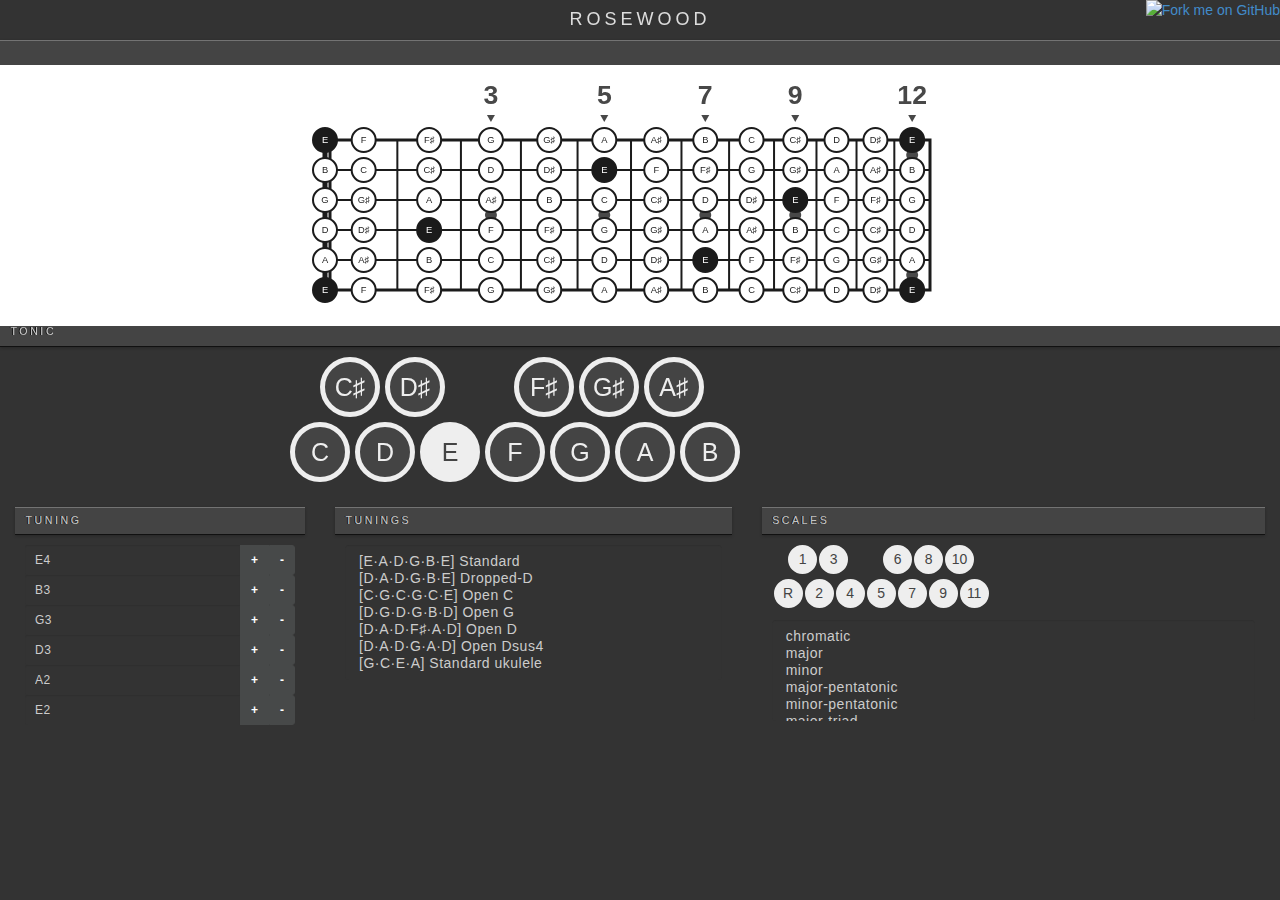
==== index.html @ ded9cdfe "Back to horizontal layout." ====
<!DOCTYPE html>
<html>
  <head>
    <title>Rosewood</title>
    <meta charset='utf-8'>

    <script type="text/javascript" src="//use.typekit.net/fmp2wbs.js"></script>
    <script type="text/javascript">try{Typekit.load();}catch(e){}</script>

    <link rel="stylesheet" type="text/css" href="./app/components/bootstrap/dist/css/bootstrap.min.css">
    <link rel="stylesheet" type="text/css" href="./stylesheets/screen.css">
  </head>
  <body>
    <a href="https://github.com/razh/rosewood-js"><img style="position: absolute; top: 0; right: 0; border: 0; z-index: 1000;" src="https://s3.amazonaws.com/github/ribbons/forkme_right_red_aa0000.png" alt="Fork me on GitHub"></a>

    <header>
      <h4>ROSEWOOD</h4>
    </header>

    <div class="content">
      <div class="container">
        <canvas id="fretboard-view" height="256px"></canvas>
      </div>
    </div>


    <div class="row controls">
      <div class="tonic">
        <h5 class="view-label">TONIC</h5>
        <div class="container">
          <div class="tonic-view control" id="tonic-view"></div>
        </div>
      </div>
    </div>

    <div class="row controls">
      <div class="tuning col-lg-3">
        <h5 class="view-label">TUNING</h5>
        <div class="tuning-view control" id="tuning-view"></div>
      </div>

      <div class="tunings col-lg-4">
        <h5 class="view-label">TUNINGS</h5>
        <div class="tunings-view control" id="tunings-view"></div>
      </div>

      <div class="scales col-lg-5">
        <h5 class="view-label">SCALES</h5>
        <div class="scale-view control" id="scale-view"></div>
        <div class="scales-view control" id="scales-view"></div>
      </div>
    </div>

<!--     <div class="row">
      <footer></footer>
    </div>
 -->

    <script data-main="app/main" src="app/components/requirejs/require.js"></script>
  </body>
</html>
---- stylesheets/screen.css ----
/* Welcome to Compass.
 * In this file you should write your main styles. (or centralize your imports)
 * Import this file using the following HTML or equivalent:
 * <link href="/stylesheets/screen.css" media="screen, projection" rel="stylesheet" type="text/css" /> */
/* line 28, ../sass/screen.scss */
body {
  height: 100%;
  background-color: #333;
  font-family: "proxima-nova", "Helvetica Neue", Helvetica, Arial, sans-serif;
}

/* Change bootstrap defaults. */
/* line 35, ../sass/screen.scss */
.container {
  width: 720px;
}

/* line 39, ../sass/screen.scss */
h1, h2, h3, h4, h5, h6 {
  margin-top: 0;
  margin-bottom: 0;
}

/* line 44, ../sass/screen.scss */
.row {
  margin-left: 0;
  margin-right: 0;
}

/* line 49, ../sass/screen.scss */
header {
  width: 100%;
  height: 40px;
  color: #ddd;
  padding: 10px;
  background-color: #333;
  letter-spacing: 4px;
  text-align: center;
  -webkit-box-shadow: 0 1px 5px rgba(0, 0, 0, 0.5);
  -moz-box-shadow: 0 1px 5px rgba(0, 0, 0, 0.5);
  box-shadow: 0 1px 5px rgba(0, 0, 0, 0.5);
}
/* line 60, ../sass/screen.scss */
header h1, header h2, header h3, header h4, header h5, header h6 {
  font-weight: 100;
}

/* Taken from Bootstrap example site. */
/* line 66, ../sass/screen.scss */
footer {
  padding: 30px 0;
  background-color: #222;
  height: 50px;
}
/* line 72, ../sass/screen.scss */
footer .credits {
  margin-left: 40px;
}

/* line 79, ../sass/screen.scss */
input,
select,
.form-control {
  background-color: #333;
  color: #CCC;
  border: none;
  letter-spacing: 0.5px;
}
/* line 85, ../sass/screen.scss */
input:focus,
select:focus,
.form-control:focus {
  outline: none;
  -webkit-box-shadow: none;
  -moz-box-shadow: none;
  box-shadow: none;
}

/* line 95, ../sass/screen.scss */
.content {
  min-height: 256px;
  height: auto !important;
  height: 100%;
  width: 100%;
  /* Negative indent footer by it's height */
  margin: 0;
  padding: 0;
  float: left;
  background-color: white;
}
@media screen and (min-width: 768px) {
  /* line 95, ../sass/screen.scss */
  .content {
    margin-top: 25px;
  }
}

/* Custom CSS. */
/* line 112, ../sass/screen.scss */
.view-label {
  color: rgba(255, 255, 255, 0.75);
  padding: 8px;
  padding-left: 1em;
  font-size: 0.75em;
  letter-spacing: 0.25em;
  text-shadow: -1px 0 #111;
  border-bottom: 1px solid #111;
  background-color: #444;
  -webkit-box-shadow: inset 0 1px 0 rgba(255, 255, 255, 0.25), 0 1px 3px rgba(0, 0, 0, 0.25);
  -moz-box-shadow: inset 0 1px 0 rgba(255, 255, 255, 0.25), 0 1px 3px rgba(0, 0, 0, 0.25);
  box-shadow: inset 0 1px 0 rgba(255, 255, 255, 0.25), 0 1px 3px rgba(0, 0, 0, 0.25);
}

/* line 125, ../sass/screen.scss */
.control {
  padding: 10px;
}

/* line 130, ../sass/screen.scss */
.tuning .note-view {
  margin: 0;
}
/* line 134, ../sass/screen.scss */
.tuning .note-button {
  font-weight: bolder;
}

/* Piano style views */
/* line 141, ../sass/screen.scss */
.scale-view,
.tonic-view {
  -webkit-user-select: none;
  -moz-user-select: none;
  user-select: none;
  min-height: 75px;
}

/* line 152, ../sass/screen.scss */
.first-group,
.second-group {
  display: inline-block;
}

/* line 157, ../sass/screen.scss */
.toggle {
  float: left;
  text-align: center;
  border-radius: 50%;
  box-sizing: content-box;
  background-color: #444;
  color: #EEE;
}

/* line 169, ../sass/screen.scss */
.selected {
  background-color: #EEE;
  background-image: none;
  color: #444;
}

/* Tonic view */
/* line 197, ../sass/screen.scss */
.tonic-view {
  margin-bottom: 75px;
}
/* line 188, ../sass/screen.scss */
.tonic-view .black-keys .first-group {
  margin-left: 30px;
}
/* line 191, ../sass/screen.scss */
.tonic-view .black-keys .second-group {
  margin-left: 60px;
}

/* line 210, ../sass/screen.scss */
.tonic-view .note {
  font-size: 25px;
  min-width: 50px;
  min-height: 50px;
  margin-right: 5px;
  border: 5px solid #eeeeee;
  line-height: 50px;
}

/* Scale view */
/* line 216, ../sass/screen.scss */
.scale-view {
  margin-left: 2px;
}
/* line 188, ../sass/screen.scss */
.scale-view .first-group {
  margin-left: 14.5px;
}
/* line 191, ../sass/screen.scss */
.scale-view .second-group {
  margin-left: 29px;
}

/* line 222, ../sass/screen.scss */
.scale-view .scale-degree {
  font-size: 14px;
  min-width: 25px;
  min-height: 25px;
  margin-right: 2px;
  border: 2px solid #eeeeee;
  line-height: 25px;
}
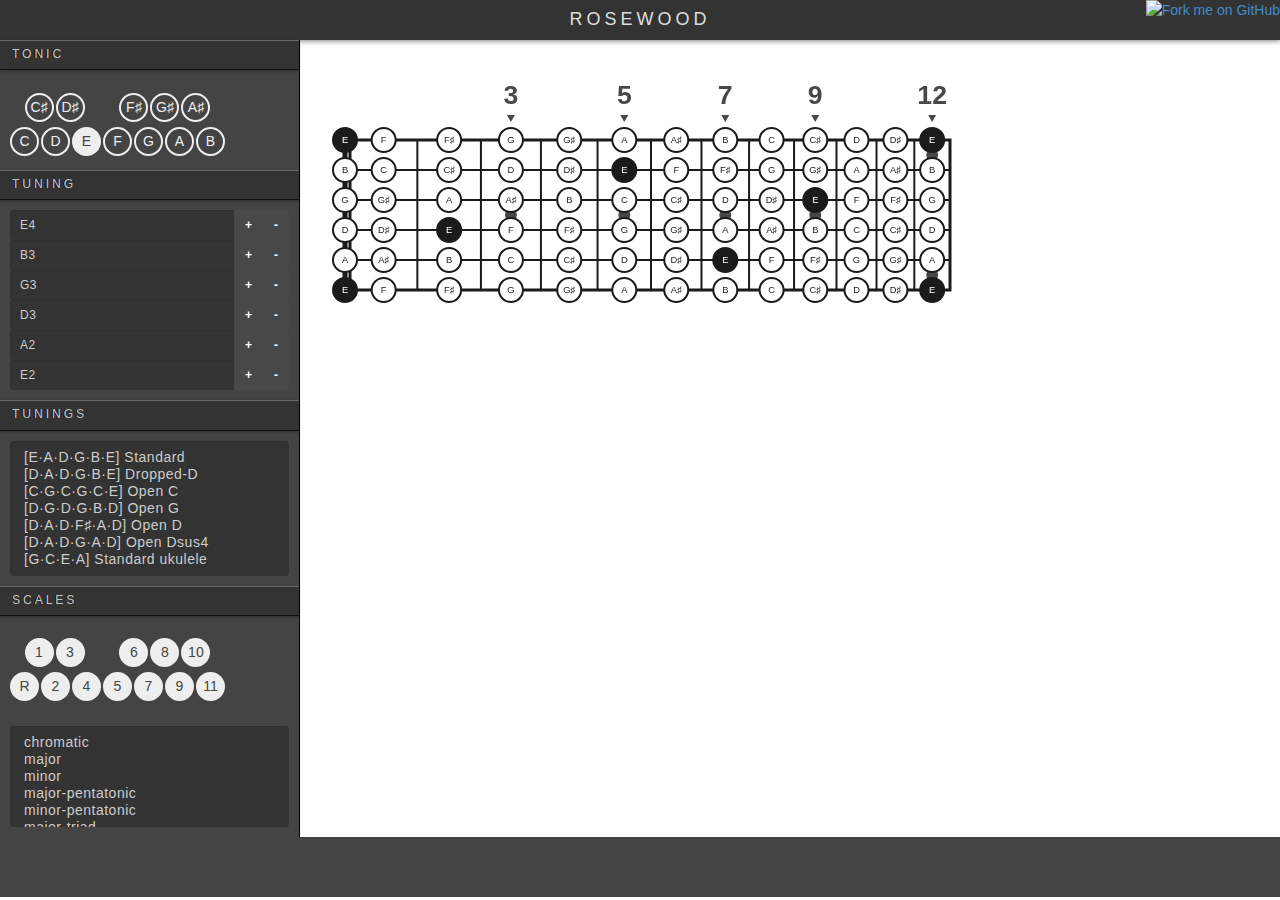
==== commit 653176a6: "Revert "Back to horizontal layout."" ====
--- a/index.html
+++ b/index.html
@@ -17,44 +17,36 @@
       <h4>ROSEWOOD</h4>
     </header>
 
-    <div class="content">
-      <div class="container">
+    <div class="row">
+      <div class="sidebar col-12 col-sm-4 col-lg-3">
+        <div class="tonic">
+          <h5 class="view-label">TONIC</h5>
+          <div class="tonic-view control" id="tonic-view"></div>
+        </div>
+
+        <div class="tuning">
+          <h5 class="view-label">TUNING</h5>
+          <div class="tuning-view control" id="tuning-view"></div>
+        </div>
+
+        <div class="tunings">
+          <h5 class="view-label">TUNINGS</h5>
+          <div class="tunings-view control" id="tunings-view"></div>
+        </div>
+
+        <div class="scales">
+          <h5 class="view-label">SCALES</h5>
+          <div class="scale-view control" id="scale-view"></div>
+          <div class="scales-view control" id="scales-view"></div>
+        </div>
+      </div>
+
+      <div class="content col-12 col-sm-8 col-lg-9">
         <canvas id="fretboard-view" height="256px"></canvas>
       </div>
     </div>
 
-
-    <div class="row controls">
-      <div class="tonic">
-        <h5 class="view-label">TONIC</h5>
-        <div class="container">
-          <div class="tonic-view control" id="tonic-view"></div>
-        </div>
-      </div>
-    </div>
-
-    <div class="row controls">
-      <div class="tuning col-lg-3">
-        <h5 class="view-label">TUNING</h5>
-        <div class="tuning-view control" id="tuning-view"></div>
-      </div>
-
-      <div class="tunings col-lg-4">
-        <h5 class="view-label">TUNINGS</h5>
-        <div class="tunings-view control" id="tunings-view"></div>
-      </div>
-
-      <div class="scales col-lg-5">
-        <h5 class="view-label">SCALES</h5>
-        <div class="scale-view control" id="scale-view"></div>
-        <div class="scales-view control" id="scales-view"></div>
-      </div>
-    </div>
-
-<!--     <div class="row">
-      <footer></footer>
-    </div>
- -->
+    <footer></footer>
 
     <script data-main="app/main" src="app/components/requirejs/require.js"></script>
   </body>
--- a/stylesheets/screen.css
+++ b/stylesheets/screen.css
@@ -5,29 +5,28 @@
 /* line 28, ../sass/screen.scss */
 body {
   height: 100%;
-  background-color: #333;
   font-family: "proxima-nova", "Helvetica Neue", Helvetica, Arial, sans-serif;
 }
 
 /* Change bootstrap defaults. */
-/* line 35, ../sass/screen.scss */
+/* line 34, ../sass/screen.scss */
 .container {
   width: 720px;
 }
 
-/* line 39, ../sass/screen.scss */
+/* line 38, ../sass/screen.scss */
 h1, h2, h3, h4, h5, h6 {
   margin-top: 0;
   margin-bottom: 0;
 }
 
-/* line 44, ../sass/screen.scss */
+/* line 43, ../sass/screen.scss */
 .row {
   margin-left: 0;
   margin-right: 0;
 }
 
-/* line 49, ../sass/screen.scss */
+/* line 48, ../sass/screen.scss */
 header {
   width: 100%;
   height: 40px;
@@ -40,108 +39,124 @@
   -moz-box-shadow: 0 1px 5px rgba(0, 0, 0, 0.5);
   box-shadow: 0 1px 5px rgba(0, 0, 0, 0.5);
 }
-/* line 60, ../sass/screen.scss */
+/* line 59, ../sass/screen.scss */
 header h1, header h2, header h3, header h4, header h5, header h6 {
   font-weight: 100;
 }
 
 /* Taken from Bootstrap example site. */
-/* line 66, ../sass/screen.scss */
+/* line 65, ../sass/screen.scss */
 footer {
   padding: 30px 0;
-  background-color: #222;
+  background-color: #444;
   height: 50px;
 }
-/* line 72, ../sass/screen.scss */
+/* line 71, ../sass/screen.scss */
 footer .credits {
   margin-left: 40px;
 }
 
-/* line 79, ../sass/screen.scss */
-input,
-select,
-.form-control {
+/* line 76, ../sass/screen.scss */
+.sidebar {
+  min-width: 260px;
+  background-color: #444;
+  float: left;
+  padding: 0;
+  border-right: 1px solid black;
+}
+/* line 86, ../sass/screen.scss */
+.sidebar input,
+.sidebar select,
+.sidebar .form-control {
   background-color: #333;
   color: #CCC;
   border: none;
   letter-spacing: 0.5px;
 }
-/* line 85, ../sass/screen.scss */
-input:focus,
-select:focus,
-.form-control:focus {
+/* line 92, ../sass/screen.scss */
+.sidebar input:focus,
+.sidebar select:focus,
+.sidebar .form-control:focus {
   outline: none;
   -webkit-box-shadow: none;
   -moz-box-shadow: none;
   box-shadow: none;
 }
-
-/* line 95, ../sass/screen.scss */
+@media screen and (min-width: 1170px) {
+  /* line 76, ../sass/screen.scss */
+  .sidebar {
+    max-width: 300px;
+  }
+}
+
+/* line 103, ../sass/screen.scss */
 .content {
   min-height: 256px;
   height: auto !important;
   height: 100%;
-  width: 100%;
   /* Negative indent footer by it's height */
   margin: 0;
   padding: 0;
   float: left;
-  background-color: white;
 }
 @media screen and (min-width: 768px) {
-  /* line 95, ../sass/screen.scss */
+  /* line 103, ../sass/screen.scss */
   .content {
     margin-top: 25px;
   }
 }
 
 /* Custom CSS. */
-/* line 112, ../sass/screen.scss */
+/* line 119, ../sass/screen.scss */
 .view-label {
+  background-color: black;
   color: rgba(255, 255, 255, 0.75);
   padding: 8px;
-  padding-left: 1em;
-  font-size: 0.75em;
-  letter-spacing: 0.25em;
+  padding-left: 12px;
+  font-size: 12px;
+  letter-spacing: 3px;
   text-shadow: -1px 0 #111;
   border-bottom: 1px solid #111;
-  background-color: #444;
-  -webkit-box-shadow: inset 0 1px 0 rgba(255, 255, 255, 0.25), 0 1px 3px rgba(0, 0, 0, 0.25);
-  -moz-box-shadow: inset 0 1px 0 rgba(255, 255, 255, 0.25), 0 1px 3px rgba(0, 0, 0, 0.25);
-  box-shadow: inset 0 1px 0 rgba(255, 255, 255, 0.25), 0 1px 3px rgba(0, 0, 0, 0.25);
-}
-
-/* line 125, ../sass/screen.scss */
+  background-color: #333;
+  -webkit-box-shadow: inset 0 1px 0 rgba(255, 255, 255, 0.25), 0 1px 3px rgba(0, 0, 0, 0.3);
+  -moz-box-shadow: inset 0 1px 0 rgba(255, 255, 255, 0.25), 0 1px 3px rgba(0, 0, 0, 0.3);
+  box-shadow: inset 0 1px 0 rgba(255, 255, 255, 0.25), 0 1px 3px rgba(0, 0, 0, 0.3);
+}
+
+/* line 132, ../sass/screen.scss */
 .control {
   padding: 10px;
 }
 
-/* line 130, ../sass/screen.scss */
+/* line 137, ../sass/screen.scss */
 .tuning .note-view {
   margin: 0;
 }
-/* line 134, ../sass/screen.scss */
+/* line 141, ../sass/screen.scss */
 .tuning .note-button {
   font-weight: bolder;
 }
 
 /* Piano style views */
-/* line 141, ../sass/screen.scss */
+/* line 148, ../sass/screen.scss */
 .scale-view,
 .tonic-view {
   -webkit-user-select: none;
   -moz-user-select: none;
   user-select: none;
+  height: 52px;
+  margin-top: 12.5px;
+  margin-bottom: 12.5px;
   min-height: 75px;
 }
 
-/* line 152, ../sass/screen.scss */
+/* line 159, ../sass/screen.scss */
 .first-group,
 .second-group {
   display: inline-block;
 }
 
-/* line 157, ../sass/screen.scss */
+/* line 164, ../sass/screen.scss */
 .toggle {
   float: left;
   text-align: center;
@@ -151,7 +166,7 @@
   color: #EEE;
 }
 
-/* line 169, ../sass/screen.scss */
+/* line 176, ../sass/screen.scss */
 .selected {
   background-color: #EEE;
   background-image: none;
@@ -159,44 +174,36 @@
 }
 
 /* Tonic view */
-/* line 197, ../sass/screen.scss */
-.tonic-view {
-  margin-bottom: 75px;
-}
-/* line 188, ../sass/screen.scss */
+/* line 195, ../sass/screen.scss */
 .tonic-view .black-keys .first-group {
-  margin-left: 30px;
-}
-/* line 191, ../sass/screen.scss */
+  margin-left: 14.5px;
+}
+/* line 198, ../sass/screen.scss */
 .tonic-view .black-keys .second-group {
-  margin-left: 60px;
-}
-
-/* line 210, ../sass/screen.scss */
+  margin-left: 29px;
+}
+
+/* line 216, ../sass/screen.scss */
 .tonic-view .note {
-  font-size: 25px;
-  min-width: 50px;
-  min-height: 50px;
-  margin-right: 5px;
-  border: 5px solid #eeeeee;
-  line-height: 50px;
+  font-size: 14px;
+  min-width: 25px;
+  min-height: 25px;
+  margin-right: 2px;
+  border: 2px solid #eeeeee;
+  line-height: 25px;
 }
 
 /* Scale view */
-/* line 216, ../sass/screen.scss */
-.scale-view {
-  margin-left: 2px;
-}
-/* line 188, ../sass/screen.scss */
+/* line 195, ../sass/screen.scss */
 .scale-view .first-group {
   margin-left: 14.5px;
 }
-/* line 191, ../sass/screen.scss */
+/* line 198, ../sass/screen.scss */
 .scale-view .second-group {
   margin-left: 29px;
 }
 
-/* line 222, ../sass/screen.scss */
+/* line 226, ../sass/screen.scss */
 .scale-view .scale-degree {
   font-size: 14px;
   min-width: 25px;
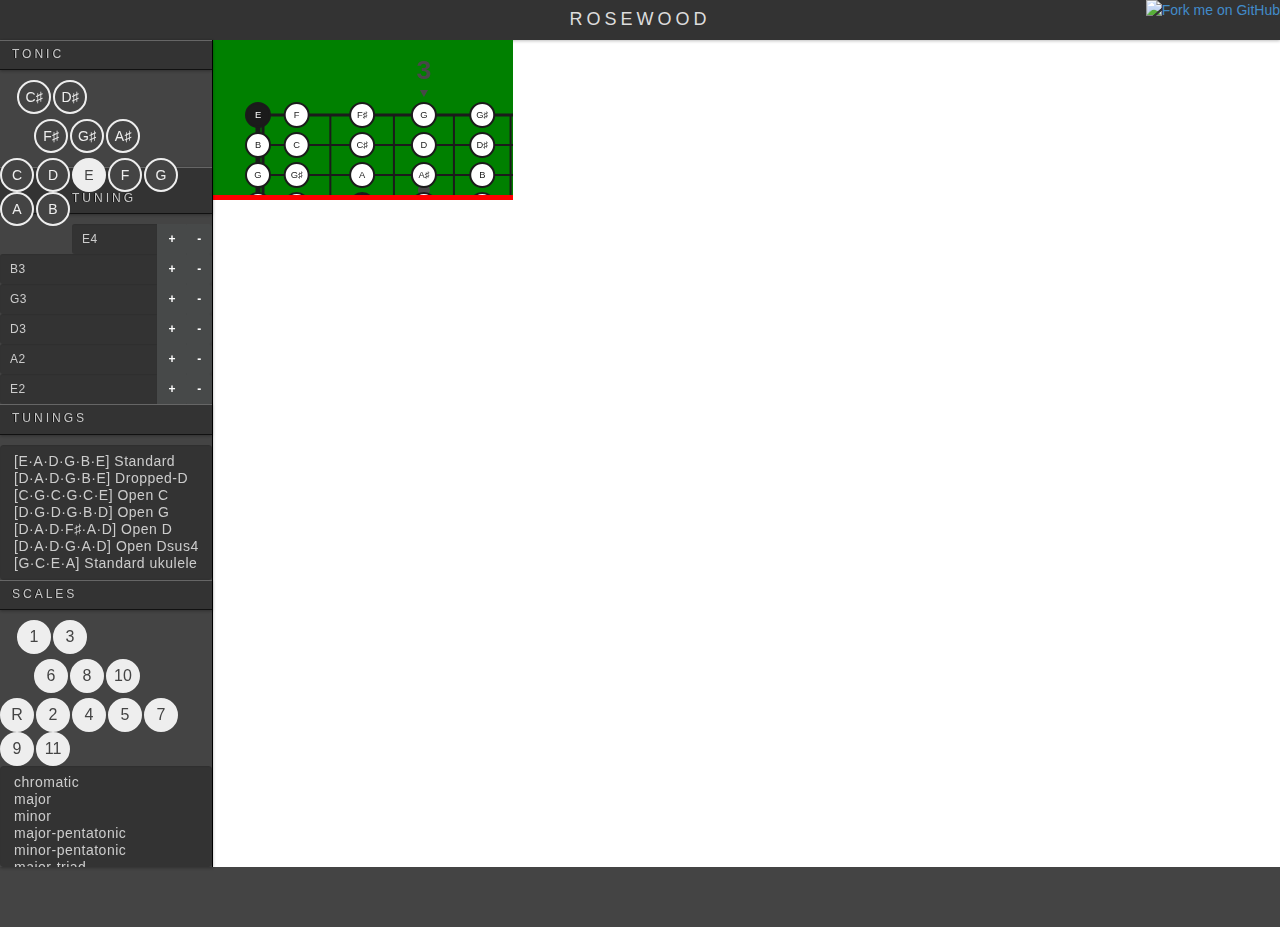
==== commit f72fc4c1: "Revert "Even more tweaks, focus on responsiveness."" ====
--- a/index.html
+++ b/index.html
@@ -18,31 +18,31 @@
     </header>
 
     <div class="row">
-      <div class="sidebar col-12 col-sm-4 col-lg-3">
+      <div class="sidebar col-12 col-sm-3 col-lg-2">
         <div class="tonic">
           <h5 class="view-label">TONIC</h5>
-          <div class="tonic-view control" id="tonic-view"></div>
+          <div class="tonic-view" id="tonic-view"></div>
         </div>
 
         <div class="tuning">
           <h5 class="view-label">TUNING</h5>
-          <div class="tuning-view control" id="tuning-view"></div>
+          <div class="tuning-view" id="tuning-view"></div>
         </div>
 
         <div class="tunings">
           <h5 class="view-label">TUNINGS</h5>
-          <div class="tunings-view control" id="tunings-view"></div>
+          <div class="tunings-view" id="tunings-view"></div>
         </div>
 
         <div class="scales">
           <h5 class="view-label">SCALES</h5>
-          <div class="scale-view control" id="scale-view"></div>
-          <div class="scales-view control" id="scales-view"></div>
+          <div class="scale-view" id="scale-view"></div>
+          <div class="scales-view" id="scales-view"></div>
         </div>
       </div>
 
-      <div class="content col-12 col-sm-8 col-lg-9">
-        <canvas id="fretboard-view" height="256px"></canvas>
+      <div class="content">
+        <canvas id="fretboard-view"></canvas>
       </div>
     </div>
 
--- a/stylesheets/screen.css
+++ b/stylesheets/screen.css
@@ -17,7 +17,6 @@
 /* line 38, ../sass/screen.scss */
 h1, h2, h3, h4, h5, h6 {
   margin-top: 0;
-  margin-bottom: 0;
 }
 
 /* line 43, ../sass/screen.scss */
@@ -26,7 +25,7 @@
   margin-right: 0;
 }
 
-/* line 48, ../sass/screen.scss */
+/* line 49, ../sass/screen.scss */
 header {
   width: 100%;
   height: 40px;
@@ -35,36 +34,38 @@
   background-color: #333;
   letter-spacing: 4px;
   text-align: center;
-  -webkit-box-shadow: 0 1px 5px rgba(0, 0, 0, 0.5);
-  -moz-box-shadow: 0 1px 5px rgba(0, 0, 0, 0.5);
-  box-shadow: 0 1px 5px rgba(0, 0, 0, 0.5);
-}
-/* line 59, ../sass/screen.scss */
+  -webkit-box-shadow: 0 1px 3px rgba(0, 0, 0, 0.25);
+  -moz-box-shadow: 0 1px 3px rgba(0, 0, 0, 0.25);
+  box-shadow: 0 1px 3px rgba(0, 0, 0, 0.25);
+}
+/* line 60, ../sass/screen.scss */
 header h1, header h2, header h3, header h4, header h5, header h6 {
   font-weight: 100;
 }
 
 /* Taken from Bootstrap example site. */
-/* line 65, ../sass/screen.scss */
+/* line 66, ../sass/screen.scss */
 footer {
   padding: 30px 0;
   background-color: #444;
   height: 50px;
 }
-/* line 71, ../sass/screen.scss */
+/* line 72, ../sass/screen.scss */
 footer .credits {
   margin-left: 40px;
 }
 
-/* line 76, ../sass/screen.scss */
+/* line 77, ../sass/screen.scss */
 .sidebar {
-  min-width: 260px;
   background-color: #444;
   float: left;
   padding: 0;
   border-right: 1px solid black;
-}
-/* line 86, ../sass/screen.scss */
+  -webkit-box-shadow: 0 1px 3px rgba(0, 0, 0, 0.3);
+  -moz-box-shadow: 0 1px 3px rgba(0, 0, 0, 0.3);
+  box-shadow: 0 1px 3px rgba(0, 0, 0, 0.3);
+}
+/* line 88, ../sass/screen.scss */
 .sidebar input,
 .sidebar select,
 .sidebar .form-control {
@@ -73,7 +74,7 @@
   border: none;
   letter-spacing: 0.5px;
 }
-/* line 92, ../sass/screen.scss */
+/* line 94, ../sass/screen.scss */
 .sidebar input:focus,
 .sidebar select:focus,
 .sidebar .form-control:focus {
@@ -82,32 +83,24 @@
   -moz-box-shadow: none;
   box-shadow: none;
 }
-@media screen and (min-width: 1170px) {
-  /* line 76, ../sass/screen.scss */
-  .sidebar {
-    max-width: 300px;
-  }
-}
-
-/* line 103, ../sass/screen.scss */
+
+/* line 101, ../sass/screen.scss */
 .content {
-  min-height: 256px;
+  min-height: 100%;
   height: auto !important;
   height: 100%;
   /* Negative indent footer by it's height */
-  margin: 0;
-  padding: 0;
+  margin: 0 auto;
   float: left;
-}
-@media screen and (min-width: 768px) {
-  /* line 103, ../sass/screen.scss */
-  .content {
-    margin-top: 25px;
-  }
+  background-color: red;
+}
+/* line 110, ../sass/screen.scss */
+.content canvas {
+  background-color: green;
 }
 
 /* Custom CSS. */
-/* line 119, ../sass/screen.scss */
+/* line 116, ../sass/screen.scss */
 .view-label {
   background-color: black;
   color: rgba(255, 255, 255, 0.75);
@@ -123,40 +116,38 @@
   box-shadow: inset 0 1px 0 rgba(255, 255, 255, 0.25), 0 1px 3px rgba(0, 0, 0, 0.3);
 }
 
-/* line 132, ../sass/screen.scss */
-.control {
-  padding: 10px;
-}
-
-/* line 137, ../sass/screen.scss */
+/* line 130, ../sass/screen.scss */
 .tuning .note-view {
   margin: 0;
 }
-/* line 141, ../sass/screen.scss */
+/* line 134, ../sass/screen.scss */
 .tuning .note-button {
   font-weight: bolder;
 }
 
+/* line 139, ../sass/screen.scss */
+.controls {
+  margin-top: 25px;
+}
+
 /* Piano style views */
-/* line 148, ../sass/screen.scss */
+/* line 145, ../sass/screen.scss */
 .scale-view,
 .tonic-view {
   -webkit-user-select: none;
   -moz-user-select: none;
   user-select: none;
-  height: 52px;
-  margin-top: 12.5px;
-  margin-bottom: 12.5px;
-  min-height: 75px;
-}
-
-/* line 159, ../sass/screen.scss */
+  height: 62px;
+  margin-bottom: 25px;
+}
+
+/* line 153, ../sass/screen.scss */
 .first-group,
 .second-group {
   display: inline-block;
 }
 
-/* line 164, ../sass/screen.scss */
+/* line 158, ../sass/screen.scss */
 .toggle {
   float: left;
   text-align: center;
@@ -166,7 +157,7 @@
   color: #EEE;
 }
 
-/* line 176, ../sass/screen.scss */
+/* line 170, ../sass/screen.scss */
 .selected {
   background-color: #EEE;
   background-image: none;
@@ -174,41 +165,41 @@
 }
 
 /* Tonic view */
-/* line 195, ../sass/screen.scss */
+/* line 189, ../sass/screen.scss */
 .tonic-view .black-keys .first-group {
-  margin-left: 14.5px;
-}
-/* line 198, ../sass/screen.scss */
+  margin-left: 17px;
+}
+/* line 192, ../sass/screen.scss */
 .tonic-view .black-keys .second-group {
-  margin-left: 29px;
-}
-
-/* line 216, ../sass/screen.scss */
+  margin-left: 34px;
+}
+
+/* line 210, ../sass/screen.scss */
 .tonic-view .note {
   font-size: 14px;
-  min-width: 25px;
-  min-height: 25px;
+  min-width: 30px;
+  min-height: 30px;
   margin-right: 2px;
   border: 2px solid #eeeeee;
-  line-height: 25px;
+  line-height: 30px;
 }
 
 /* Scale view */
-/* line 195, ../sass/screen.scss */
+/* line 189, ../sass/screen.scss */
 .scale-view .first-group {
-  margin-left: 14.5px;
-}
-/* line 198, ../sass/screen.scss */
+  margin-left: 17px;
+}
+/* line 192, ../sass/screen.scss */
 .scale-view .second-group {
-  margin-left: 29px;
-}
-
-/* line 226, ../sass/screen.scss */
+  margin-left: 34px;
+}
+
+/* line 220, ../sass/screen.scss */
 .scale-view .scale-degree {
-  font-size: 14px;
-  min-width: 25px;
-  min-height: 25px;
+  font-size: 16px;
+  min-width: 30px;
+  min-height: 30px;
   margin-right: 2px;
   border: 2px solid #eeeeee;
-  line-height: 25px;
-}
+  line-height: 30px;
+}
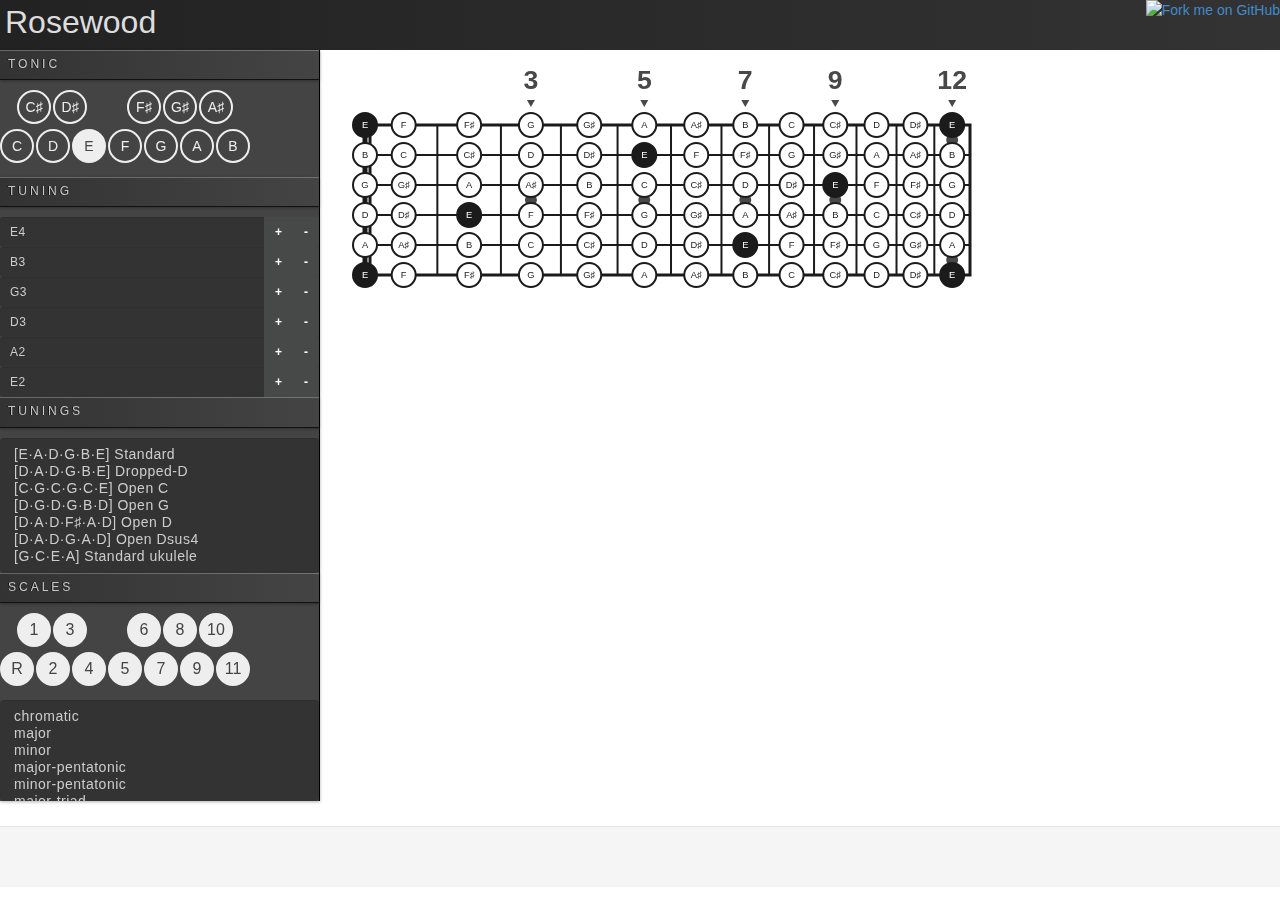
==== commit d49b1e75: "Revert "More style tweaks."" ====
--- a/index.html
+++ b/index.html
@@ -14,11 +14,11 @@
     <a href="https://github.com/razh/rosewood-js"><img style="position: absolute; top: 0; right: 0; border: 0; z-index: 1000;" src="https://s3.amazonaws.com/github/ribbons/forkme_right_red_aa0000.png" alt="Fork me on GitHub"></a>
 
     <header>
-      <h4>ROSEWOOD</h4>
+      <h2>Rosewood</h2>
     </header>
 
     <div class="row">
-      <div class="sidebar col-12 col-sm-3 col-lg-2">
+      <div class="sidebar col-12 col-sm-3 col-lg-3">
         <div class="tonic">
           <h5 class="view-label">TONIC</h5>
           <div class="tonic-view" id="tonic-view"></div>
@@ -42,7 +42,7 @@
       </div>
 
       <div class="content">
-        <canvas id="fretboard-view"></canvas>
+        <canvas id="fretboard-view" width="720" height="256"></canvas>
       </div>
     </div>
 
--- a/stylesheets/screen.css
+++ b/stylesheets/screen.css
@@ -25,38 +25,54 @@
   margin-right: 0;
 }
 
-/* line 49, ../sass/screen.scss */
+/* line 50, ../sass/screen.scss */
+input,
+select,
+.form-control {
+  background-color: #333;
+  color: #CCC;
+  border: none;
+  letter-spacing: 0.5px;
+}
+/* line 56, ../sass/screen.scss */
+input:focus,
+select:focus,
+.form-control:focus {
+  outline: none;
+  -webkit-box-shadow: none;
+  -moz-box-shadow: none;
+  box-shadow: none;
+}
+
+/* line 62, ../sass/screen.scss */
 header {
   width: 100%;
-  height: 40px;
+  height: 50px;
   color: #ddd;
-  padding: 10px;
-  background-color: #333;
-  letter-spacing: 4px;
-  text-align: center;
-  -webkit-box-shadow: 0 1px 3px rgba(0, 0, 0, 0.25);
-  -moz-box-shadow: 0 1px 3px rgba(0, 0, 0, 0.25);
-  box-shadow: 0 1px 3px rgba(0, 0, 0, 0.25);
-}
-/* line 60, ../sass/screen.scss */
-header h1, header h2, header h3, header h4, header h5, header h6 {
-  font-weight: 100;
+  padding: 5px;
+  background: -webkit-linear-gradient(90deg, #222222, #333333);
+  background: -moz-linear-gradient(90deg, #222222, #333333);
+  background: -o-linear-gradient(90deg, #222222, #333333);
+  background: linear-gradient(90deg, #222222, #333333);
 }
 
 /* Taken from Bootstrap example site. */
-/* line 66, ../sass/screen.scss */
+/* line 71, ../sass/screen.scss */
 footer {
   padding: 30px 0;
-  background-color: #444;
+  margin-top: 25px;
+  border-top: 1px solid #e5e5e5;
+  background-color: #f5f5f5;
   height: 50px;
 }
-/* line 72, ../sass/screen.scss */
+/* line 78, ../sass/screen.scss */
 footer .credits {
   margin-left: 40px;
 }
 
-/* line 77, ../sass/screen.scss */
+/* line 83, ../sass/screen.scss */
 .sidebar {
+  min-width: 260px;
   background-color: #444;
   float: left;
   padding: 0;
@@ -65,26 +81,8 @@
   -moz-box-shadow: 0 1px 3px rgba(0, 0, 0, 0.3);
   box-shadow: 0 1px 3px rgba(0, 0, 0, 0.3);
 }
-/* line 88, ../sass/screen.scss */
-.sidebar input,
-.sidebar select,
-.sidebar .form-control {
-  background-color: #333;
-  color: #CCC;
-  border: none;
-  letter-spacing: 0.5px;
-}
-/* line 94, ../sass/screen.scss */
-.sidebar input:focus,
-.sidebar select:focus,
-.sidebar .form-control:focus {
-  outline: none;
-  -webkit-box-shadow: none;
-  -moz-box-shadow: none;
-  box-shadow: none;
-}
-
-/* line 101, ../sass/screen.scss */
+
+/* line 93, ../sass/screen.scss */
 .content {
   min-height: 100%;
   height: auto !important;
@@ -92,46 +90,43 @@
   /* Negative indent footer by it's height */
   margin: 0 auto;
   float: left;
-  background-color: red;
-}
-/* line 110, ../sass/screen.scss */
-.content canvas {
-  background-color: green;
 }
 
 /* Custom CSS. */
-/* line 116, ../sass/screen.scss */
+/* line 103, ../sass/screen.scss */
 .view-label {
   background-color: black;
   color: rgba(255, 255, 255, 0.75);
   padding: 8px;
-  padding-left: 12px;
   font-size: 12px;
   letter-spacing: 3px;
   text-shadow: -1px 0 #111;
   border-bottom: 1px solid #111;
-  background-color: #333;
   -webkit-box-shadow: inset 0 1px 0 rgba(255, 255, 255, 0.25), 0 1px 3px rgba(0, 0, 0, 0.3);
   -moz-box-shadow: inset 0 1px 0 rgba(255, 255, 255, 0.25), 0 1px 3px rgba(0, 0, 0, 0.3);
   box-shadow: inset 0 1px 0 rgba(255, 255, 255, 0.25), 0 1px 3px rgba(0, 0, 0, 0.3);
-}
-
-/* line 130, ../sass/screen.scss */
+  background: -webkit-linear-gradient(90deg, #333333, #444444);
+  background: -moz-linear-gradient(90deg, #333333, #444444);
+  background: -o-linear-gradient(90deg, #333333, #444444);
+  background: linear-gradient(90deg, #333333, #444444);
+}
+
+/* line 116, ../sass/screen.scss */
 .tuning .note-view {
   margin: 0;
 }
-/* line 134, ../sass/screen.scss */
+/* line 120, ../sass/screen.scss */
 .tuning .note-button {
   font-weight: bolder;
 }
 
-/* line 139, ../sass/screen.scss */
+/* line 125, ../sass/screen.scss */
 .controls {
   margin-top: 25px;
 }
 
 /* Piano style views */
-/* line 145, ../sass/screen.scss */
+/* line 131, ../sass/screen.scss */
 .scale-view,
 .tonic-view {
   -webkit-user-select: none;
@@ -141,13 +136,13 @@
   margin-bottom: 25px;
 }
 
-/* line 153, ../sass/screen.scss */
+/* line 139, ../sass/screen.scss */
 .first-group,
 .second-group {
   display: inline-block;
 }
 
-/* line 158, ../sass/screen.scss */
+/* line 144, ../sass/screen.scss */
 .toggle {
   float: left;
   text-align: center;
@@ -157,7 +152,7 @@
   color: #EEE;
 }
 
-/* line 170, ../sass/screen.scss */
+/* line 156, ../sass/screen.scss */
 .selected {
   background-color: #EEE;
   background-image: none;
@@ -165,16 +160,16 @@
 }
 
 /* Tonic view */
-/* line 189, ../sass/screen.scss */
+/* line 175, ../sass/screen.scss */
 .tonic-view .black-keys .first-group {
   margin-left: 17px;
 }
-/* line 192, ../sass/screen.scss */
+/* line 178, ../sass/screen.scss */
 .tonic-view .black-keys .second-group {
   margin-left: 34px;
 }
 
-/* line 210, ../sass/screen.scss */
+/* line 196, ../sass/screen.scss */
 .tonic-view .note {
   font-size: 14px;
   min-width: 30px;
@@ -185,16 +180,16 @@
 }
 
 /* Scale view */
-/* line 189, ../sass/screen.scss */
+/* line 175, ../sass/screen.scss */
 .scale-view .first-group {
   margin-left: 17px;
 }
-/* line 192, ../sass/screen.scss */
+/* line 178, ../sass/screen.scss */
 .scale-view .second-group {
   margin-left: 34px;
 }
 
-/* line 220, ../sass/screen.scss */
+/* line 206, ../sass/screen.scss */
 .scale-view .scale-degree {
   font-size: 16px;
   min-width: 30px;
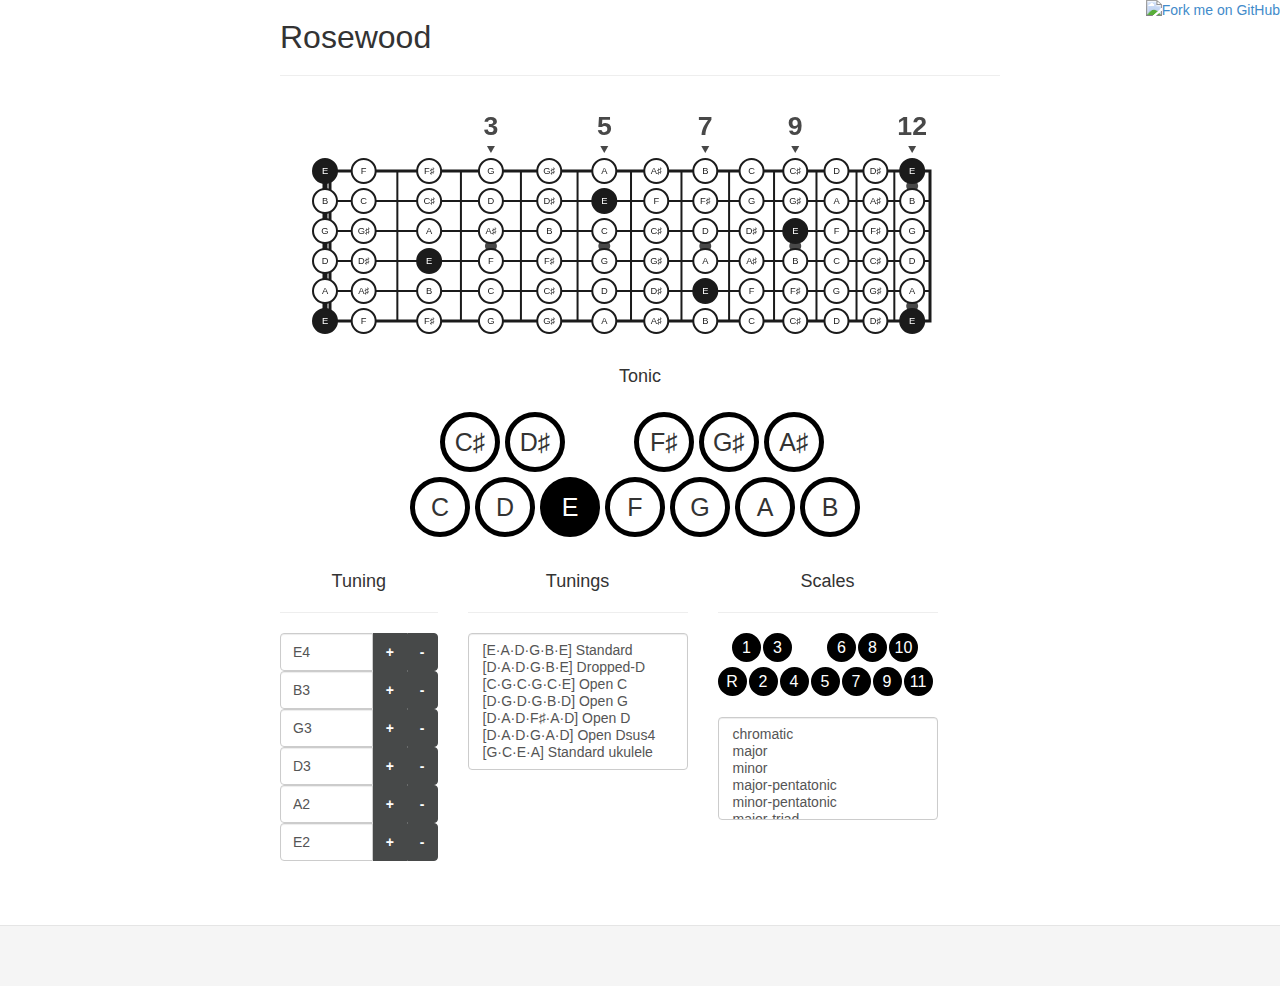
==== commit 1a6feec3: "Revert "First redesign pass (targeting sidebar)."" ====
--- a/index.html
+++ b/index.html
@@ -4,45 +4,40 @@
     <title>Rosewood</title>
     <meta charset='utf-8'>
 
-    <script type="text/javascript" src="//use.typekit.net/fmp2wbs.js"></script>
-    <script type="text/javascript">try{Typekit.load();}catch(e){}</script>
-
     <link rel="stylesheet" type="text/css" href="./app/components/bootstrap/dist/css/bootstrap.min.css">
-    <link rel="stylesheet" type="text/css" href="./stylesheets/screen.css">
+    <link rel="stylesheet" type="text/css" href="./css/rosewood.css">
   </head>
   <body>
-    <a href="https://github.com/razh/rosewood-js"><img style="position: absolute; top: 0; right: 0; border: 0; z-index: 1000;" src="https://s3.amazonaws.com/github/ribbons/forkme_right_red_aa0000.png" alt="Fork me on GitHub"></a>
+    <a href="https://github.com/razh/rosewood-js"><img style="position: absolute; top: 0; right: 0; border: 0;" src="https://s3.amazonaws.com/github/ribbons/forkme_right_red_aa0000.png" alt="Fork me on GitHub"></a>
 
-    <header>
-      <h2>Rosewood</h2>
-    </header>
+    <div class="container content">
+      <h2 class="muted">Rosewood</h2>
+      <hr>
 
-    <div class="row">
-      <div class="sidebar col-12 col-sm-3 col-lg-3">
-        <div class="tonic">
-          <h5 class="view-label">TONIC</h5>
-          <div class="tonic-view" id="tonic-view"></div>
-        </div>
+      <canvas id="fretboard-view" width="720" height="256"></canvas>
 
-        <div class="tuning">
-          <h5 class="view-label">TUNING</h5>
+      <div class="row">
+        <h4 class="view-label">Tonic</h4>
+        <div class="tonic-view" id="tonic-view"></div>
+      </div>
+
+      <div class="row controls">
+        <div class="tuning col-3 col-lg-3">
+          <h4 class="view-label">Tuning</h4>
+          <hr>
           <div class="tuning-view" id="tuning-view"></div>
         </div>
-
-        <div class="tunings">
-          <h5 class="view-label">TUNINGS</h5>
+        <div class="tunings col-4 col-lg-4">
+          <h4 class="view-label">Tunings</h4>
+          <hr>
           <div class="tunings-view" id="tunings-view"></div>
         </div>
-
-        <div class="scales">
-          <h5 class="view-label">SCALES</h5>
+        <div class="scales col-5 col-lg-4">
+          <h4 class="view-label">Scales</h4>
+          <hr>
           <div class="scale-view" id="scale-view"></div>
           <div class="scales-view" id="scales-view"></div>
         </div>
-      </div>
-
-      <div class="content">
-        <canvas id="fretboard-view" width="720" height="256"></canvas>
       </div>
     </div>
 
--- a/css/rosewood.css
+++ b/css/rosewood.css
@@ -0,0 +1,94 @@
+html,
+body {
+  height: 100%; }
+
+/* Change bootstrap defaults. */
+.container {
+  width: 720px; }
+
+/* Taken from Bootstrap example site. */
+footer {
+  padding: 30px 0;
+  margin-top: 25px;
+  border-top: 1px solid #e5e5e5;
+  background-color: #f5f5f5;
+  height: 50px; }
+  footer .credits {
+    margin-left: 40px; }
+
+.content {
+  min-height: 100%;
+  height: auto !important;
+  height: 100%;
+  /* Negative indent footer by it's height */
+  margin: 0 auto; }
+
+/* Custom CSS. */
+.view-label {
+  text-align: center; }
+
+.tuning .note-view {
+  margin: 0; }
+.tuning .note-button {
+  font-weight: bolder; }
+
+.controls {
+  margin-top: 25px; }
+
+/* Piano style views */
+.scale-view,
+.tonic-view {
+  /* Prevent note from being selected. */
+  -webkit-user-select: none;
+  -moz-user-select: none;
+  -ms-user-select: none;
+  user-select: none; }
+
+.first-group,
+.second-group {
+  display: inline-block; }
+
+.selected {
+  color: white;
+  background-color: black; }
+
+.toggle {
+  float: left;
+  text-align: center;
+  border-radius: 50%;
+  box-sizing: content-box; }
+
+/* Tonic view */
+.tonic-view {
+  margin-left: 145px;
+  margin-top: 25px; }
+  .tonic-view .black-keys .first-group {
+    margin-left: 30px; }
+  .tonic-view .black-keys .second-group {
+    margin-left: 60px; }
+
+.tonic-view .note {
+  font-size: 25px;
+  min-width: 50px;
+  min-height: 50px;
+  margin-right: 5px;
+  border: 5px solid black;
+  line-height: 50px; }
+
+/* Scale view */
+.scale-view .first-group {
+  margin-left: 14.5px; }
+.scale-view .second-group {
+  margin-left: 29px; }
+
+.scale-view .scale-degree {
+  font-size: 16px;
+  min-width: 25px;
+  min-height: 25px;
+  margin-right: 2px;
+  border: 2px solid black;
+  line-height: 25px; }
+
+/* Scales view. */
+.scales-view {
+  margin-top: 50px; }
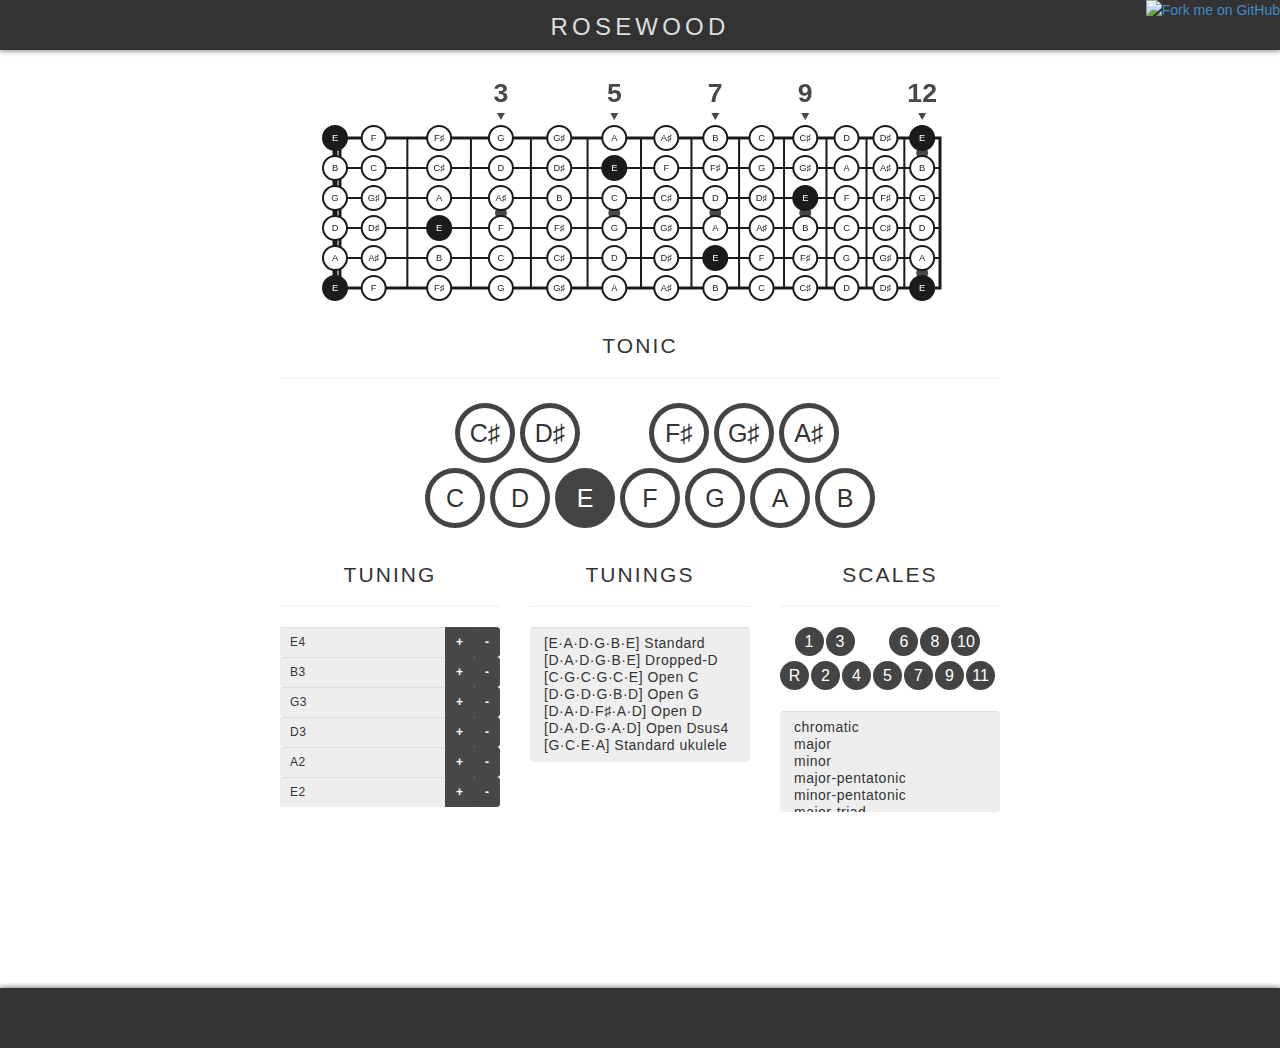
==== commit 353844f1: "Simpler redesign." ====
--- a/index.html
+++ b/index.html
@@ -4,41 +4,51 @@
     <title>Rosewood</title>
     <meta charset='utf-8'>
 
+    <script type="text/javascript" src="//use.typekit.net/fmp2wbs.js"></script>
+    <script type="text/javascript">try{Typekit.load();}catch(e){}</script>
+
     <link rel="stylesheet" type="text/css" href="./app/components/bootstrap/dist/css/bootstrap.min.css">
-    <link rel="stylesheet" type="text/css" href="./css/rosewood.css">
+    <link rel="stylesheet" type="text/css" href="./stylesheets/screen.css">
   </head>
   <body>
     <a href="https://github.com/razh/rosewood-js"><img style="position: absolute; top: 0; right: 0; border: 0;" src="https://s3.amazonaws.com/github/ribbons/forkme_right_red_aa0000.png" alt="Fork me on GitHub"></a>
 
+    <header>
+      <h3>ROSEWOOD</h3>
+    </header>
+
     <div class="container content">
-      <h2 class="muted">Rosewood</h2>
-      <hr>
-
       <canvas id="fretboard-view" width="720" height="256"></canvas>
 
       <div class="row">
-        <h4 class="view-label">Tonic</h4>
-        <div class="tonic-view" id="tonic-view"></div>
+        <div class="container">
+          <h4 class="view-label">TONIC</h4>
+          <hr>
+          <div class="tonic-view" id="tonic-view"></div>
+        </div>
       </div>
 
       <div class="row controls">
-        <div class="tuning col-3 col-lg-3">
-          <h4 class="view-label">Tuning</h4>
+        <div class="tuning col-4">
+          <h4 class="view-label">TUNING</h4>
           <hr>
           <div class="tuning-view" id="tuning-view"></div>
         </div>
-        <div class="tunings col-4 col-lg-4">
-          <h4 class="view-label">Tunings</h4>
+
+        <div class="tunings col-4">
+          <h4 class="view-label">TUNINGS</h4>
           <hr>
           <div class="tunings-view" id="tunings-view"></div>
         </div>
-        <div class="scales col-5 col-lg-4">
-          <h4 class="view-label">Scales</h4>
+
+        <div class="scales col-4">
+          <h4 class="view-label">SCALES</h4>
           <hr>
           <div class="scale-view" id="scale-view"></div>
           <div class="scales-view" id="scales-view"></div>
         </div>
       </div>
+
     </div>
 
     <footer></footer>
--- a/stylesheets/screen.css
+++ b/stylesheets/screen.css
@@ -0,0 +1,190 @@
+/* Welcome to Compass.
+ * In this file you should write your main styles. (or centralize your imports)
+ * Import this file using the following HTML or equivalent:
+ * <link href="/stylesheets/screen.css" media="screen, projection" rel="stylesheet" type="text/css" /> */
+/* line 33, ../sass/screen.scss */
+html,
+body {
+  height: 100%;
+  font-family: "proxima-nova", "Helvetica Neue", Helvetica, Arial, sans-serif;
+}
+
+/* Change bootstrap defaults. */
+/* line 39, ../sass/screen.scss */
+.container {
+  width: 720px;
+}
+
+/* line 43, ../sass/screen.scss */
+header {
+  width: 100%;
+  min-width: 720px;
+  height: 50px;
+  padding: 1em;
+  background-color: #333333;
+  color: #ddd;
+  letter-spacing: 0.3em;
+  text-align: center;
+  -webkit-box-shadow: 0 1px 5px rgba(0, 0, 0, 0.5);
+  -moz-box-shadow: 0 1px 5px rgba(0, 0, 0, 0.5);
+  box-shadow: 0 1px 5px rgba(0, 0, 0, 0.5);
+}
+/* line 58, ../sass/screen.scss */
+header h1, header h2, header h3, header h4, header h5, header h6 {
+  font-weight: 100;
+  margin-top: 0;
+  margin-bottom: 0;
+}
+
+/* Taken from Bootstrap example site. */
+/* line 66, ../sass/screen.scss */
+footer {
+  padding: 30px 0;
+  margin-top: 25px;
+  min-width: 720px;
+  height: 50px;
+  background-color: #333333;
+  -webkit-box-shadow: 0 -1px 5px rgba(0, 0, 0, 0.5);
+  -moz-box-shadow: 0 -1px 5px rgba(0, 0, 0, 0.5);
+  box-shadow: 0 -1px 5px rgba(0, 0, 0, 0.5);
+}
+
+/* line 79, ../sass/screen.scss */
+input,
+select,
+.form-control {
+  background-color: #eee;
+  color: #333333;
+  border: none;
+  letter-spacing: 0.5px;
+}
+/* line 85, ../sass/screen.scss */
+input:focus,
+select:focus,
+.form-control:focus {
+  outline: none;
+  -webkit-box-shadow: none;
+  -moz-box-shadow: none;
+  box-shadow: none;
+}
+
+/* line 92, ../sass/screen.scss */
+input:focus {
+  background-color: #ddd;
+}
+
+/* line 97, ../sass/screen.scss */
+.content {
+  min-height: 100%;
+  height: auto !important;
+  height: 100%;
+  margin: 12.5px auto;
+}
+
+/* Custom CSS. */
+/* line 105, ../sass/screen.scss */
+.view-label {
+  text-align: center;
+  font-weight: 100;
+  font-size: 1.5em;
+  letter-spacing: 0.1em;
+}
+
+/* line 113, ../sass/screen.scss */
+.tuning .note-view {
+  margin: 0;
+}
+/* line 117, ../sass/screen.scss */
+.tuning .note-button {
+  font-weight: bolder;
+}
+
+/* line 122, ../sass/screen.scss */
+.controls {
+  margin-top: 25px;
+  margin-bottom: 25px;
+}
+
+/* Piano style views */
+/* line 129, ../sass/screen.scss */
+.scale-view,
+.tonic-view {
+  -webkit-user-select: none;
+  -moz-user-select: none;
+  user-select: none;
+}
+
+/* line 134, ../sass/screen.scss */
+.first-group,
+.second-group {
+  display: inline-block;
+}
+
+/* line 138, ../sass/screen.scss */
+.selected {
+  color: white;
+  background-color: #444444;
+}
+
+/* line 143, ../sass/screen.scss */
+.toggle {
+  float: left;
+  text-align: center;
+  border-radius: 50%;
+  box-sizing: content-box;
+}
+
+/* Tonic view */
+/* line 174, ../sass/screen.scss */
+.tonic-view {
+  margin-left: 145px;
+  margin-top: 25px;
+}
+/* line 165, ../sass/screen.scss */
+.tonic-view .black-keys .first-group {
+  margin-left: 30px;
+}
+/* line 168, ../sass/screen.scss */
+.tonic-view .black-keys .second-group {
+  margin-left: 60px;
+}
+
+/* line 186, ../sass/screen.scss */
+.tonic-view .note {
+  font-size: 25px;
+  min-width: 50px;
+  min-height: 50px;
+  margin-right: 5px;
+  border: 5px solid #444444;
+  line-height: 50px;
+}
+
+/* Scale view */
+/* line 192, ../sass/screen.scss */
+.scale-view {
+  min-width: 220px;
+}
+/* line 165, ../sass/screen.scss */
+.scale-view .first-group {
+  margin-left: 14.5px;
+}
+/* line 168, ../sass/screen.scss */
+.scale-view .second-group {
+  margin-left: 29px;
+}
+
+/* line 197, ../sass/screen.scss */
+.scale-view .scale-degree {
+  font-size: 16px;
+  min-width: 25px;
+  min-height: 25px;
+  margin-right: 2px;
+  border: 2px solid #444444;
+  line-height: 25px;
+}
+
+/* Scales view. */
+/* line 202, ../sass/screen.scss */
+.scales-view {
+  margin-top: 50px;
+}
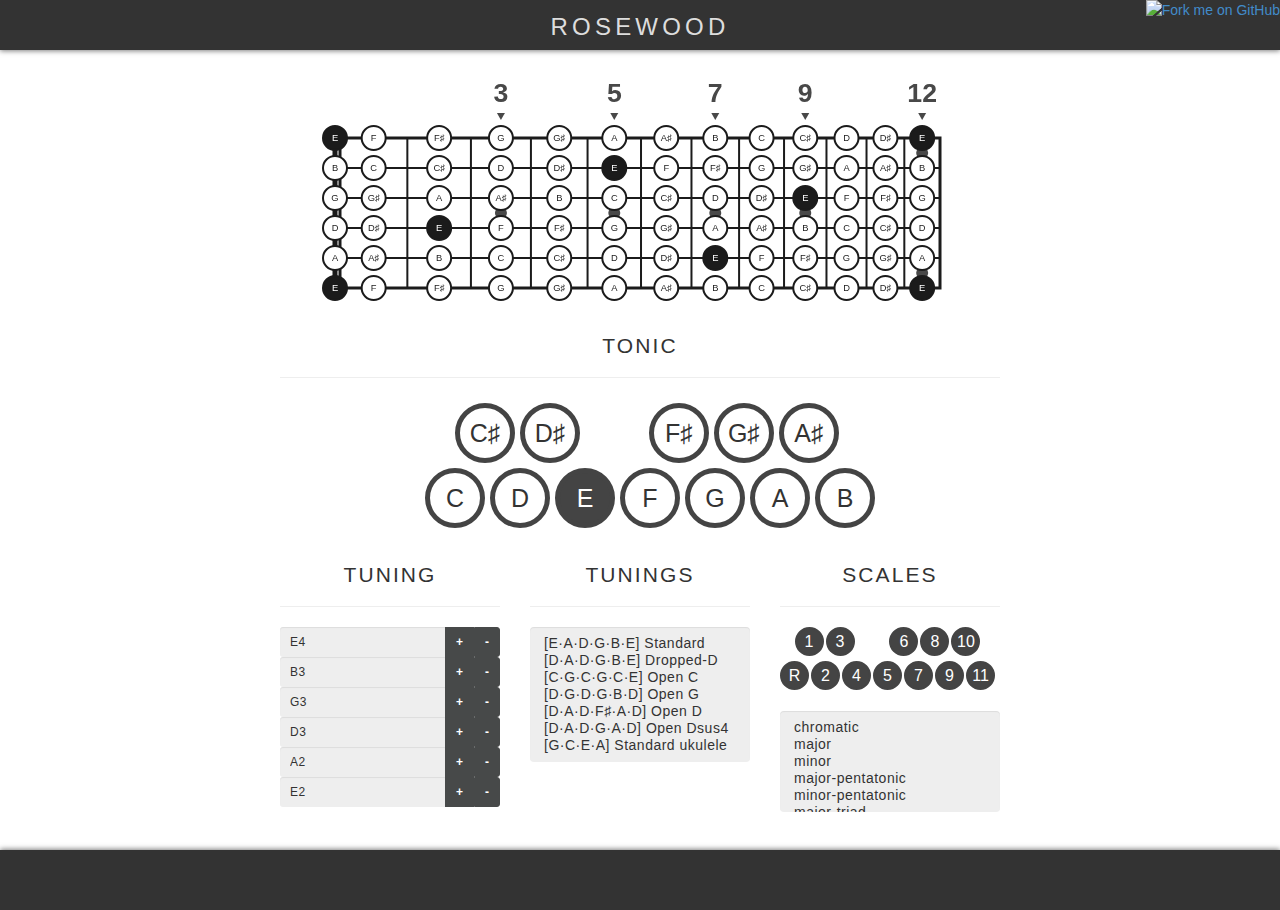
==== commit 08a9b586: "Sticky footer." ====
--- a/index.html
+++ b/index.html
@@ -13,42 +13,43 @@
   <body>
     <a href="https://github.com/razh/rosewood-js"><img style="position: absolute; top: 0; right: 0; border: 0;" src="https://s3.amazonaws.com/github/ribbons/forkme_right_red_aa0000.png" alt="Fork me on GitHub"></a>
 
-    <header>
-      <h3>ROSEWOOD</h3>
-    </header>
+    <div class="page">
+      <header>
+        <h3>ROSEWOOD</h3>
+      </header>
 
-    <div class="container content">
-      <canvas id="fretboard-view" width="720" height="256"></canvas>
+      <div class="container content">
+        <canvas id="fretboard-view" width="720" height="256"></canvas>
 
-      <div class="row">
-        <div class="container">
-          <h4 class="view-label">TONIC</h4>
-          <hr>
-          <div class="tonic-view" id="tonic-view"></div>
+        <div class="row">
+          <div class="container">
+            <h4 class="view-label">TONIC</h4>
+            <hr>
+            <div class="tonic-view" id="tonic-view"></div>
+          </div>
+        </div>
+
+        <div class="row controls">
+          <div class="tuning col-4">
+            <h4 class="view-label">TUNING</h4>
+            <hr>
+            <div class="tuning-view" id="tuning-view"></div>
+          </div>
+
+          <div class="tunings col-4">
+            <h4 class="view-label">TUNINGS</h4>
+            <hr>
+            <div class="tunings-view" id="tunings-view"></div>
+          </div>
+
+          <div class="scales col-4">
+            <h4 class="view-label">SCALES</h4>
+            <hr>
+            <div class="scale-view" id="scale-view"></div>
+            <div class="scales-view" id="scales-view"></div>
+          </div>
         </div>
       </div>
-
-      <div class="row controls">
-        <div class="tuning col-4">
-          <h4 class="view-label">TUNING</h4>
-          <hr>
-          <div class="tuning-view" id="tuning-view"></div>
-        </div>
-
-        <div class="tunings col-4">
-          <h4 class="view-label">TUNINGS</h4>
-          <hr>
-          <div class="tunings-view" id="tunings-view"></div>
-        </div>
-
-        <div class="scales col-4">
-          <h4 class="view-label">SCALES</h4>
-          <hr>
-          <div class="scale-view" id="scale-view"></div>
-          <div class="scales-view" id="scales-view"></div>
-        </div>
-      </div>
-
     </div>
 
     <footer></footer>
--- a/stylesheets/screen.css
+++ b/stylesheets/screen.css
@@ -2,7 +2,7 @@
  * In this file you should write your main styles. (or centralize your imports)
  * Import this file using the following HTML or equivalent:
  * <link href="/stylesheets/screen.css" media="screen, projection" rel="stylesheet" type="text/css" /> */
-/* line 33, ../sass/screen.scss */
+/* line 35, ../sass/screen.scss */
 html,
 body {
   height: 100%;
@@ -10,37 +10,48 @@
 }
 
 /* Change bootstrap defaults. */
-/* line 39, ../sass/screen.scss */
+/* line 41, ../sass/screen.scss */
 .container {
   width: 720px;
 }
 
-/* line 43, ../sass/screen.scss */
+/* line 45, ../sass/screen.scss */
 header {
   width: 100%;
   min-width: 720px;
   height: 50px;
   padding: 1em;
   background-color: #333333;
-  color: #ddd;
+  color: #dddddd;
   letter-spacing: 0.3em;
   text-align: center;
   -webkit-box-shadow: 0 1px 5px rgba(0, 0, 0, 0.5);
   -moz-box-shadow: 0 1px 5px rgba(0, 0, 0, 0.5);
   box-shadow: 0 1px 5px rgba(0, 0, 0, 0.5);
 }
-/* line 58, ../sass/screen.scss */
+/* line 60, ../sass/screen.scss */
 header h1, header h2, header h3, header h4, header h5, header h6 {
   font-weight: 100;
   margin-top: 0;
   margin-bottom: 0;
 }
 
+/* line 67, ../sass/screen.scss */
+.page {
+  min-height: 100%;
+  margin-bottom: -50px;
+}
+/* line 71, ../sass/screen.scss */
+.page:after {
+  content: "";
+  display: block;
+  height: 50px;
+}
+
 /* Taken from Bootstrap example site. */
-/* line 66, ../sass/screen.scss */
+/* line 79, ../sass/screen.scss */
 footer {
   padding: 30px 0;
-  margin-top: 25px;
   min-width: 720px;
   height: 50px;
   background-color: #333333;
@@ -49,7 +60,7 @@
   box-shadow: 0 -1px 5px rgba(0, 0, 0, 0.5);
 }
 
-/* line 79, ../sass/screen.scss */
+/* line 92, ../sass/screen.scss */
 input,
 select,
 .form-control {
@@ -58,7 +69,7 @@
   border: none;
   letter-spacing: 0.5px;
 }
-/* line 85, ../sass/screen.scss */
+/* line 98, ../sass/screen.scss */
 input:focus,
 select:focus,
 .form-control:focus {
@@ -68,12 +79,12 @@
   box-shadow: none;
 }
 
-/* line 92, ../sass/screen.scss */
+/* line 105, ../sass/screen.scss */
 input:focus {
-  background-color: #ddd;
-}
-
-/* line 97, ../sass/screen.scss */
+  background-color: #dddddd;
+}
+
+/* line 110, ../sass/screen.scss */
 .content {
   min-height: 100%;
   height: auto !important;
@@ -82,7 +93,7 @@
 }
 
 /* Custom CSS. */
-/* line 105, ../sass/screen.scss */
+/* line 118, ../sass/screen.scss */
 .view-label {
   text-align: center;
   font-weight: 100;
@@ -90,23 +101,23 @@
   letter-spacing: 0.1em;
 }
 
-/* line 113, ../sass/screen.scss */
+/* line 126, ../sass/screen.scss */
 .tuning .note-view {
   margin: 0;
 }
-/* line 117, ../sass/screen.scss */
+/* line 130, ../sass/screen.scss */
 .tuning .note-button {
   font-weight: bolder;
 }
 
-/* line 122, ../sass/screen.scss */
+/* line 135, ../sass/screen.scss */
 .controls {
   margin-top: 25px;
   margin-bottom: 25px;
 }
 
 /* Piano style views */
-/* line 129, ../sass/screen.scss */
+/* line 142, ../sass/screen.scss */
 .scale-view,
 .tonic-view {
   -webkit-user-select: none;
@@ -114,42 +125,44 @@
   user-select: none;
 }
 
-/* line 134, ../sass/screen.scss */
+/* line 147, ../sass/screen.scss */
 .first-group,
 .second-group {
   display: inline-block;
 }
 
-/* line 138, ../sass/screen.scss */
+/* line 151, ../sass/screen.scss */
 .selected {
   color: white;
   background-color: #444444;
 }
 
-/* line 143, ../sass/screen.scss */
+/* line 156, ../sass/screen.scss */
 .toggle {
   float: left;
   text-align: center;
   border-radius: 50%;
+  -webkit-box-sizing: content-box;
+  -moz-box-sizing: content-box;
   box-sizing: content-box;
 }
 
 /* Tonic view */
-/* line 174, ../sass/screen.scss */
+/* line 187, ../sass/screen.scss */
 .tonic-view {
   margin-left: 145px;
   margin-top: 25px;
 }
-/* line 165, ../sass/screen.scss */
+/* line 178, ../sass/screen.scss */
 .tonic-view .black-keys .first-group {
   margin-left: 30px;
 }
-/* line 168, ../sass/screen.scss */
+/* line 181, ../sass/screen.scss */
 .tonic-view .black-keys .second-group {
   margin-left: 60px;
 }
 
-/* line 186, ../sass/screen.scss */
+/* line 199, ../sass/screen.scss */
 .tonic-view .note {
   font-size: 25px;
   min-width: 50px;
@@ -160,20 +173,20 @@
 }
 
 /* Scale view */
-/* line 192, ../sass/screen.scss */
+/* line 205, ../sass/screen.scss */
 .scale-view {
   min-width: 220px;
 }
-/* line 165, ../sass/screen.scss */
+/* line 178, ../sass/screen.scss */
 .scale-view .first-group {
   margin-left: 14.5px;
 }
-/* line 168, ../sass/screen.scss */
+/* line 181, ../sass/screen.scss */
 .scale-view .second-group {
   margin-left: 29px;
 }
 
-/* line 197, ../sass/screen.scss */
+/* line 210, ../sass/screen.scss */
 .scale-view .scale-degree {
   font-size: 16px;
   min-width: 25px;
@@ -184,7 +197,7 @@
 }
 
 /* Scales view. */
-/* line 202, ../sass/screen.scss */
+/* line 215, ../sass/screen.scss */
 .scales-view {
   margin-top: 50px;
 }
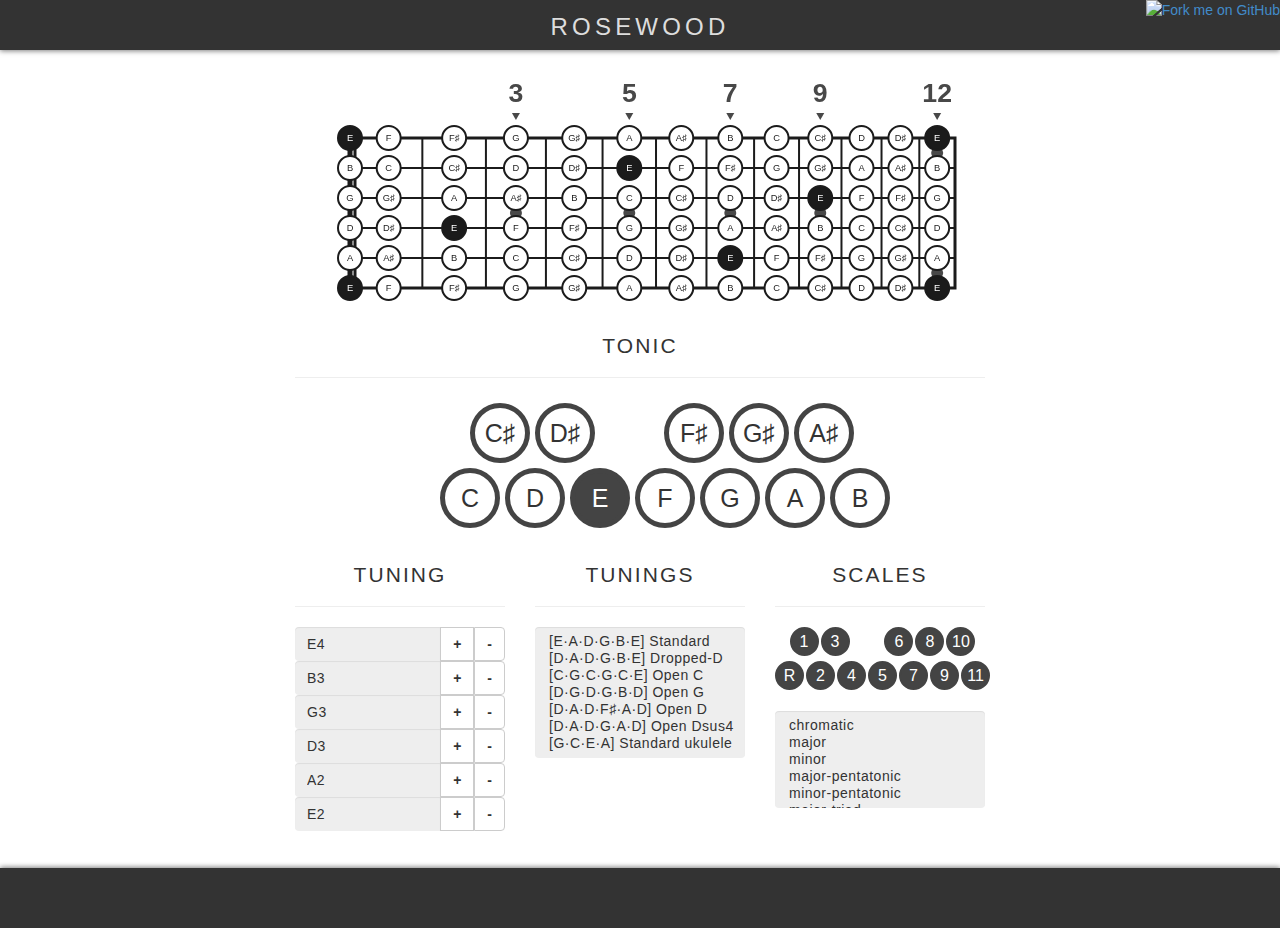
==== commit ea8ca000: "Upgrade to Bootstrap 3.0.0 from 3.0.0-RC1." ====
--- a/index.html
+++ b/index.html
@@ -30,19 +30,19 @@
         </div>
 
         <div class="row controls">
-          <div class="tuning col-4">
+          <div class="tuning col-xs-4 col-lg-4">
             <h4 class="view-label">TUNING</h4>
             <hr>
             <div class="tuning-view" id="tuning-view"></div>
           </div>
 
-          <div class="tunings col-4">
+          <div class="tunings col-xs-4 col-lg-4">
             <h4 class="view-label">TUNINGS</h4>
             <hr>
             <div class="tunings-view" id="tunings-view"></div>
           </div>
 
-          <div class="scales col-4">
+          <div class="scales col-xs-4 col-lg-4">
             <h4 class="view-label">SCALES</h4>
             <hr>
             <div class="scale-view" id="scale-view"></div>
